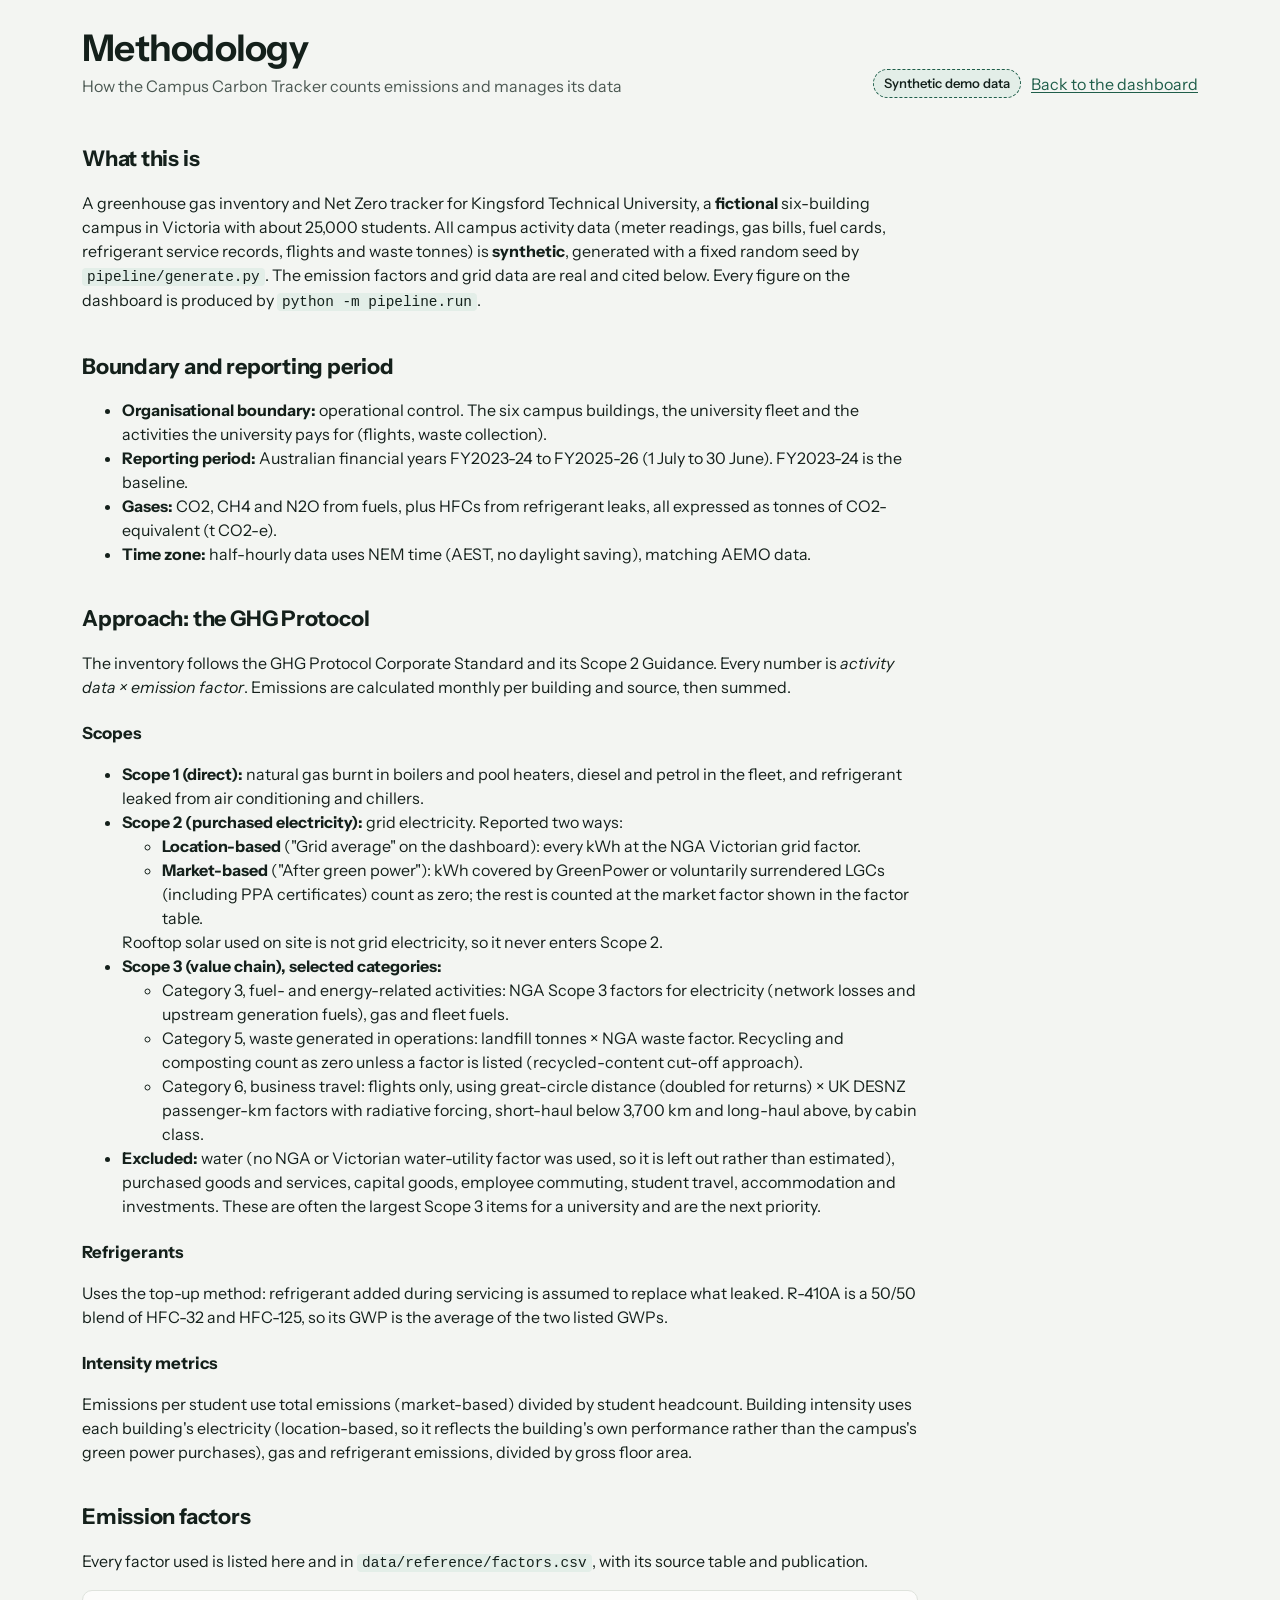
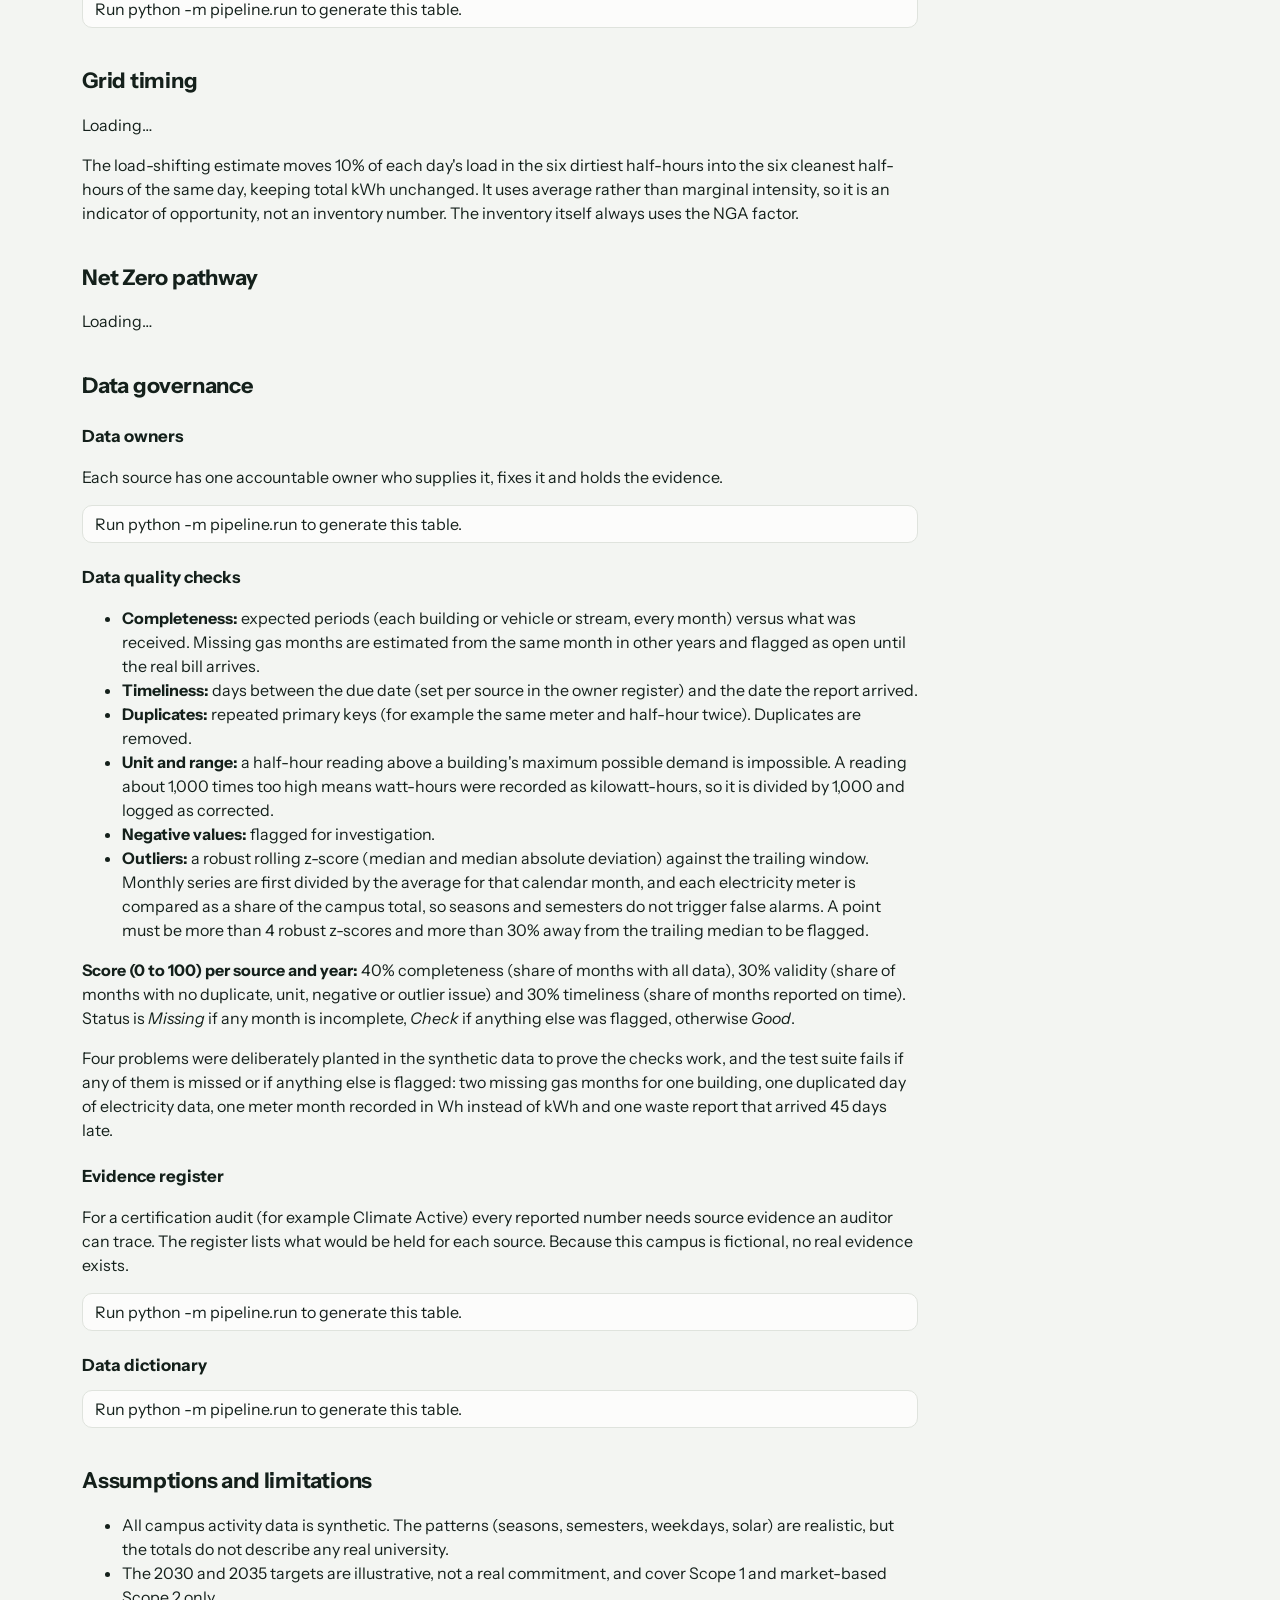
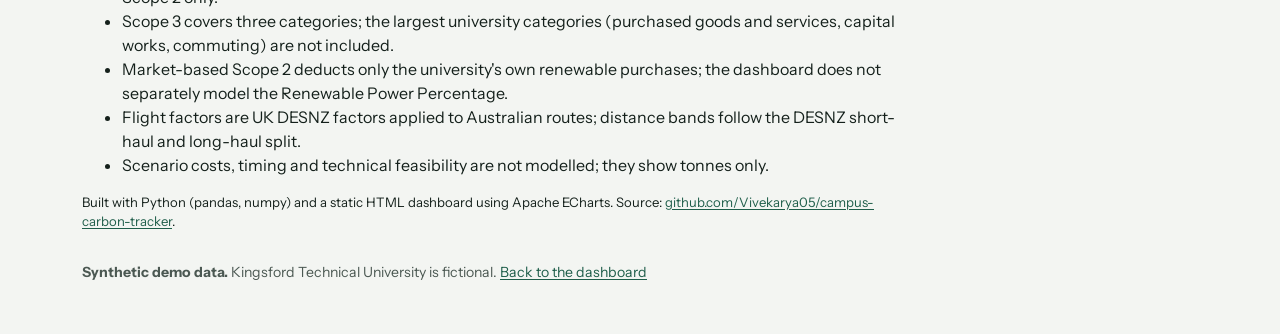
==== docs/methodology.html @ bc5634c8 "Dashboard, methodology page and governance reference tables Co-Authored-By: Claude Opus 5.5 <noreply" ====
<!doctype html>
<html lang="en-AU">
<head>
<meta charset="utf-8">
<meta name="viewport" content="width=device-width, initial-scale=1">
<title>Carbon Tracker Methodology</title>
<meta name="description" content="Boundary, GHG Protocol approach, emission factors, data governance, assumptions and limitations for the Campus Carbon Tracker.">
<link rel="preconnect" href="https://fonts.googleapis.com">
<link rel="preconnect" href="https://fonts.gstatic.com" crossorigin>
<link href="https://fonts.googleapis.com/css2?family=Instrument+Sans:wght@400;500;600;700&display=swap" rel="stylesheet">
<link rel="stylesheet" href="assets/style.css">
</head>
<body>
<div class="wrap">
  <header class="top">
    <div class="title">
      <h1>Methodology</h1>
      <p>How the Campus Carbon Tracker counts emissions and manages its data</p>
    </div>
    <div class="controls"><span class="badge">Synthetic demo data</span><a href="index.html">Back to the dashboard</a></div>
  </header>

  <main class="prose">
    <h2>What this is</h2>
    <p>A greenhouse gas inventory and Net Zero tracker for Kingsford Technical University, a <strong>fictional</strong> six-building campus in Victoria with about 25,000 students. All campus activity data (meter readings, gas bills, fuel cards, refrigerant service records, flights and waste tonnes) is <strong>synthetic</strong>, generated with a fixed random seed by <code>pipeline/generate.py</code>. The emission factors and grid data are real and cited below. Every figure on the dashboard is produced by <code>python -m pipeline.run</code>.</p>

    <h2>Boundary and reporting period</h2>
    <ul>
      <li><strong>Organisational boundary:</strong> operational control. The six campus buildings, the university fleet and the activities the university pays for (flights, waste collection).</li>
      <li><strong>Reporting period:</strong> Australian financial years FY2023-24 to FY2025-26 (1 July to 30 June). FY2023-24 is the baseline.</li>
      <li><strong>Gases:</strong> CO2, CH4 and N2O from fuels, plus HFCs from refrigerant leaks, all expressed as tonnes of CO2-equivalent (t CO2-e).</li>
      <li><strong>Time zone:</strong> half-hourly data uses NEM time (AEST, no daylight saving), matching AEMO data.</li>
    </ul>

    <h2>Approach: the GHG Protocol</h2>
    <p>The inventory follows the GHG Protocol Corporate Standard and its Scope 2 Guidance. Every number is <em>activity data × emission factor</em>. Emissions are calculated monthly per building and source, then summed.</p>
    <h3>Scopes</h3>
    <ul>
      <li><strong>Scope 1 (direct):</strong> natural gas burnt in boilers and pool heaters, diesel and petrol in the fleet, and refrigerant leaked from air conditioning and chillers.</li>
      <li><strong>Scope 2 (purchased electricity):</strong> grid electricity. Reported two ways:
        <ul>
          <li><strong>Location-based</strong> ("Grid average" on the dashboard): every kWh at the NGA Victorian grid factor.</li>
          <li><strong>Market-based</strong> ("After green power"): kWh covered by GreenPower or voluntarily surrendered LGCs (including PPA certificates) count as zero; the rest is counted at the market factor shown in the factor table.</li>
        </ul>
        Rooftop solar used on site is not grid electricity, so it never enters Scope 2.</li>
      <li><strong>Scope 3 (value chain), selected categories:</strong>
        <ul>
          <li>Category 3, fuel- and energy-related activities: NGA Scope 3 factors for electricity (network losses and upstream generation fuels), gas and fleet fuels.</li>
          <li>Category 5, waste generated in operations: landfill tonnes × NGA waste factor. Recycling and composting count as zero unless a factor is listed (recycled-content cut-off approach).</li>
          <li>Category 6, business travel: flights only, using great-circle distance (doubled for returns) × UK DESNZ passenger-km factors with radiative forcing, short-haul below 3,700 km and long-haul above, by cabin class.</li>
        </ul>
      </li>
      <li><strong>Excluded:</strong> water (no NGA or Victorian water-utility factor was used, so it is left out rather than estimated), purchased goods and services, capital goods, employee commuting, student travel, accommodation and investments. These are often the largest Scope 3 items for a university and are the next priority.</li>
    </ul>
    <h3>Refrigerants</h3>
    <p>Uses the top-up method: refrigerant added during servicing is assumed to replace what leaked. R-410A is a 50/50 blend of HFC-32 and HFC-125, so its GWP is the average of the two listed GWPs.</p>
    <h3>Intensity metrics</h3>
    <p>Emissions per student use total emissions (market-based) divided by student headcount. Building intensity uses each building's electricity (location-based, so it reflects the building's own performance rather than the campus's green power purchases), gas and refrigerant emissions, divided by gross floor area.</p>

    <h2>Emission factors</h2>
    <p>Every factor used is listed here and in <code>data/reference/factors.csv</code>, with its source table and publication.</p>
    <div class="ref-table" id="t-factors">Loading…</div>

    <h2>Grid timing</h2>
    <p id="grid-method">Loading…</p>
    <p>The load-shifting estimate moves 10% of each day's load in the six dirtiest half-hours into the six cleanest half-hours of the same day, keeping total kWh unchanged. It uses average rather than marginal intensity, so it is an indicator of opportunity, not an inventory number. The inventory itself always uses the NGA factor.</p>

    <h2>Net Zero pathway</h2>
    <p id="path-method">Loading…</p>

    <h2>Data governance</h2>
    <h3>Data owners</h3>
    <p>Each source has one accountable owner who supplies it, fixes it and holds the evidence.</p>
    <div class="ref-table" id="t-owners">Loading…</div>
    <h3>Data quality checks</h3>
    <ul>
      <li><strong>Completeness:</strong> expected periods (each building or vehicle or stream, every month) versus what was received. Missing gas months are estimated from the same month in other years and flagged as open until the real bill arrives.</li>
      <li><strong>Timeliness:</strong> days between the due date (set per source in the owner register) and the date the report arrived.</li>
      <li><strong>Duplicates:</strong> repeated primary keys (for example the same meter and half-hour twice). Duplicates are removed.</li>
      <li><strong>Unit and range:</strong> a half-hour reading above a building's maximum possible demand is impossible. A reading about 1,000 times too high means watt-hours were recorded as kilowatt-hours, so it is divided by 1,000 and logged as corrected.</li>
      <li><strong>Negative values:</strong> flagged for investigation.</li>
      <li><strong>Outliers:</strong> a robust rolling z-score (median and median absolute deviation) against the trailing window. Monthly series are first divided by the average for that calendar month, and each electricity meter is compared as a share of the campus total, so seasons and semesters do not trigger false alarms. A point must be more than 4 robust z-scores and more than 30% away from the trailing median to be flagged.</li>
    </ul>
    <p><strong>Score (0 to 100) per source and year:</strong> 40% completeness (share of months with all data), 30% validity (share of months with no duplicate, unit, negative or outlier issue) and 30% timeliness (share of months reported on time). Status is <em>Missing</em> if any month is incomplete, <em>Check</em> if anything else was flagged, otherwise <em>Good</em>.</p>
    <p>Four problems were deliberately planted in the synthetic data to prove the checks work, and the test suite fails if any of them is missed or if anything else is flagged: two missing gas months for one building, one duplicated day of electricity data, one meter month recorded in Wh instead of kWh and one waste report that arrived 45 days late.</p>
    <h3>Evidence register</h3>
    <p>For a certification audit (for example Climate Active) every reported number needs source evidence an auditor can trace. The register lists what would be held for each source. Because this campus is fictional, no real evidence exists.</p>
    <div class="ref-table" id="t-evidence">Loading…</div>
    <h3>Data dictionary</h3>
    <div class="ref-table" id="t-dict">Loading…</div>

    <h2>Assumptions and limitations</h2>
    <ul>
      <li>All campus activity data is synthetic. The patterns (seasons, semesters, weekdays, solar) are realistic, but the totals do not describe any real university.</li>
      <li>The 2030 and 2035 targets are illustrative, not a real commitment, and cover Scope 1 and market-based Scope 2 only.</li>
      <li>Scope 3 covers three categories; the largest university categories (purchased goods and services, capital works, commuting) are not included.</li>
      <li>Market-based Scope 2 deducts only the university's own renewable purchases; the dashboard does not separately model the Renewable Power Percentage.</li>
      <li>Flight factors are UK DESNZ factors applied to Australian routes; distance bands follow the DESNZ short-haul and long-haul split.</li>
      <li>Scenario costs, timing and technical feasibility are not modelled; they show tonnes only.</li>
    </ul>
    <p class="note">Built with Python (pandas, numpy) and a static HTML dashboard using Apache ECharts. Source: <a href="https://github.com/Vivekarya05/campus-carbon-tracker">github.com/Vivekarya05/campus-carbon-tracker</a>.</p>
  </main>
  <footer><p><strong>Synthetic demo data.</strong> Kingsford Technical University is fictional. <a href="index.html">Back to the dashboard</a></p></footer>
</div>
<script>
(function () {
  const esc = (s) => String(s == null ? "" : s).replace(/[&<>"']/g, (c) => ({ "&": "&amp;", "<": "&lt;", ">": "&gt;", '"': "&quot;", "'": "&#39;" }[c]));
  const table = (rows, cols) => "<table><thead><tr>" + cols.map((c) => `<th scope="col">${esc(c[1])}</th>`).join("") + "</tr></thead><tbody>" +
    rows.map((r) => "<tr>" + cols.map((c) => `<td>${esc(r[c[0]])}</td>`).join("") + "</tr>").join("") + "</tbody></table>";
  const get = (n) => fetch(`data/${n}.json`).then((r) => { if (!r.ok) throw new Error(n); return r.json(); });
  Promise.all([get("factors"), get("governance"), get("grid"), get("pathway")]).then(([f, g, grid, p]) => {
    document.getElementById("t-factors").innerHTML = table(f, [["factor_id", "Factor"], ["description", "What it is"], ["value", "Value"], ["unit", "Unit"], ["scope", "Scope"], ["source_table", "Source table"], ["source_publication", "Publication"], ["year", "Year"]]);
    document.getElementById("t-owners").innerHTML = table(g.data_owners, [["source", "Source"], ["data_owner", "Owner"], ["owner_role", "Role"], ["frequency", "Frequency"], ["due_days_after_period", "Due (days after period)"], ["evidence_required", "Evidence"]]);
    document.getElementById("t-evidence").innerHTML = table(g.evidence_register, [["evidence_id", "ID"], ["source", "Source"], ["evidence", "Evidence"], ["held_by", "Held by"], ["retention", "Retention"], ["used_for", "Used for"], ["status_fy2025_26", "Status"]]);
    document.getElementById("t-dict").innerHTML = table(g.data_dictionary, [["table", "Table"], ["column", "Column"], ["type", "Type"], ["unit", "Unit"], ["description", "Description"], ["allowed_values_or_range", "Allowed values"]]);
    document.getElementById("grid-method").textContent = grid.available
      ? `Half-hourly campus grid import for the latest year is joined to half-hourly Victorian (VIC1) grid emissions intensity. Source: ${grid.source}. nemed rebuilds regional intensity from AEMO 5-minute dispatch data and AEMO's generator emission factors (the CDEII data), so it measures emissions from generators located in Victoria per MWh they send out; it does not adjust for interconnector imports and exports. The annual average was ${grid.avg_intensity} kg CO2-e/kWh, compared with the NGA Victorian Scope 2 factor of ${grid.nga_factor}.`
      : `AEMO half-hourly data was not available, so the flat NGA Victorian Scope 2 factor (${grid.fallback_intensity} kg CO2-e/kWh) is used for every half-hour and the grid timing chart is hidden.`;
    const a = p.assumptions;
    document.getElementById("path-method").textContent =
      `Baseline: ${p.baseline.toLocaleString("en-AU")} t CO2-e (Scope 1 + market-based Scope 2, FY2023-24). Illustrative target: ${a.target_cut * 100}% below baseline by ${a.target_year} (${p.target_2030.toLocaleString("en-AU")} t) and net zero by ${a.net_zero_year}, falling in a straight line between those points. ` +
      `Scenarios start from ${a.from_fy} actuals and phase in evenly to full effect in ${a.target_year}: (1) rooftop solar expansion of ${a.solar_add_kwp.toLocaleString("en-AU")} kWp at the campus's own modelled yield of ${a.solar_yield_kwh_per_kwp.toLocaleString("en-AU")} kWh per kWp a year; ` +
      `(2) replacing ${a.electrify_share * 100}% of gas use with heat pumps at a seasonal efficiency (COP) of ${a.heat_pump_cop}, which adds electricity demand; (3) a 100% renewable PPA covering all remaining grid electricity; and all three combined. Renewable purchases stay at the latest year's level unless the PPA scenario applies.`;
  }).catch((e) => { document.querySelectorAll(".ref-table").forEach((el) => { el.textContent = "Run python -m pipeline.run to generate this table."; }); console.error(e); });
})();
</script>
</body>
</html>
---- docs/assets/style.css ----
/* Campus Carbon Tracker - shared styles. Scope colours come from a CVD-validated categorical palette
   (orange / blue / aqua, validated all-pairs in light and dark). */
:root {
  color-scheme: light;
  --page: #f3f5f2;
  --surface: #fcfcfb;
  --ink: #14201b;
  --ink-2: #4b5852;
  --muted: #7d8882;
  --hair: #dfe3dd;
  --axis: #c3c8c1;
  --accent: #1f5e4a;          /* eucalypt: UI accent (links, selected controls), never a data colour */
  --accent-wash: #e3eee8;
  --s1: #eb6834;              /* Scope 1 - direct (gas, fleet, refrigerants) */
  --s2: #2a78d6;              /* Scope 2 - purchased electricity */
  --s3: #1baf7a;              /* Scope 3 - value chain */
  --sc-solar: #eda100; --sc-heat: #e87ba4; --sc-ppa: #008300; --sc-all: #6250d6; --sc-bau: #898781;
  --neutral-bar: #6b7671;
  --good: #0ca30c; --warn: #fab219; --bad: #d03b3b;
  --good-text: #006300; --bad-text: #b12a2a;
  --seq-0: #cde2fb; --seq-1: #86b6ef; --seq-2: #3987e5; --seq-3: #1c5cab; --seq-4: #0d366b;
  --radius: 10px;
  --font: "Instrument Sans", system-ui, -apple-system, "Segoe UI", sans-serif;
}
@media (prefers-color-scheme: dark) {
  :root:where(:not([data-theme="light"])) {
    color-scheme: dark;
    --page: #0e1311; --surface: #161c19; --ink: #e8ede9; --ink-2: #b9c3bd; --muted: #87918b;
    --hair: #29302c; --axis: #3a423e; --accent: #7cc4a7; --accent-wash: #1d2d26;
    --s1: #d95926; --s2: #3987e5; --s3: #199e70;
    --sc-solar: #c98500; --sc-heat: #d55181; --sc-ppa: #2f9a2f; --sc-all: #9085e9; --sc-bau: #898781;
    --neutral-bar: #8d9893; --good-text: #3fc23f; --bad-text: #ef7a7a;
    --seq-0: #1a2a3d; --seq-1: #184f95; --seq-2: #2a78d6; --seq-3: #6da7ec; --seq-4: #cde2fb;
  }
}
:root[data-theme="dark"] {
  color-scheme: dark;
  --page: #0e1311; --surface: #161c19; --ink: #e8ede9; --ink-2: #b9c3bd; --muted: #87918b;
  --hair: #29302c; --axis: #3a423e; --accent: #7cc4a7; --accent-wash: #1d2d26;
  --s1: #d95926; --s2: #3987e5; --s3: #199e70;
  --sc-solar: #c98500; --sc-heat: #d55181; --sc-ppa: #2f9a2f; --sc-all: #9085e9; --sc-bau: #898781;
  --neutral-bar: #8d9893; --good-text: #3fc23f; --bad-text: #ef7a7a;
  --seq-0: #1a2a3d; --seq-1: #184f95; --seq-2: #2a78d6; --seq-3: #6da7ec; --seq-4: #cde2fb;
}

* { box-sizing: border-box; }
html { -webkit-text-size-adjust: 100%; }
body {
  margin: 0; background: var(--page); color: var(--ink);
  font-family: var(--font); font-size: 16px; line-height: 1.5;
}
a { color: var(--accent); text-underline-offset: 2px; }
:focus-visible { outline: 2px solid var(--accent); outline-offset: 2px; border-radius: 4px; }
.wrap { max-width: 1180px; margin: 0 auto; padding: 0 16px; }
@media (min-width: 720px) { .wrap { padding: 0 32px; } }

/* header */
.top { padding: 28px 0 8px; display: flex; flex-wrap: wrap; gap: 16px 24px; align-items: flex-end; justify-content: space-between; }
.title h1 { font-size: clamp(1.6rem, 3.2vw, 2.3rem); line-height: 1.1; margin: 0; font-weight: 650; letter-spacing: -0.02em; }
.title p { margin: 6px 0 0; color: var(--ink-2); }
.controls { display: flex; flex-wrap: wrap; gap: 10px; align-items: center; }
.badge {
  display: inline-flex; align-items: center; gap: 6px; padding: 4px 10px; border-radius: 999px;
  background: var(--accent-wash); color: var(--ink); font-size: 0.82rem; font-weight: 550;
  border: 1px dashed var(--accent);
}
.seg { display: inline-flex; background: var(--surface); border: 1px solid var(--hair); border-radius: 999px; padding: 3px; }
.seg button {
  font: inherit; font-size: 0.86rem; border: 0; background: transparent; color: var(--ink-2);
  padding: 5px 12px; border-radius: 999px; cursor: pointer; min-height: 32px;
}
.seg button[aria-pressed="true"] { background: var(--accent); color: var(--surface); font-weight: 600; }
.icon-btn {
  font: inherit; font-size: 0.86rem; border: 1px solid var(--hair); background: var(--surface); color: var(--ink-2);
  border-radius: 999px; padding: 6px 12px; cursor: pointer; min-height: 34px;
}

/* KPI strip */
.kpis { display: grid; grid-template-columns: repeat(auto-fit, minmax(190px, 1fr)); gap: 12px; margin: 20px 0 8px; }
.kpi { background: var(--surface); border: 1px solid var(--hair); border-radius: var(--radius); padding: 16px 18px 14px; }
.kpi .label { color: var(--ink-2); font-size: 0.9rem; }
.kpi .value { font-size: 2rem; font-weight: 650; letter-spacing: -0.02em; line-height: 1.15; margin-top: 4px; }
.kpi .value small { font-size: 0.95rem; font-weight: 500; color: var(--ink-2); letter-spacing: 0; margin-left: 4px; }
.kpi .sub { font-size: 0.85rem; color: var(--ink-2); margin-top: 4px; }
.kpi .up { color: var(--bad-text); } .kpi .down { color: var(--good-text); }
.kpi.lead { border-color: var(--ink); }
.kpi.lead .value { font-size: 2.4rem; }
.kpi .value small { display: inline-block; }
.meter { height: 6px; border-radius: 3px; background: var(--seq-0); margin-top: 10px; overflow: hidden; }
.meter i { display: block; height: 100%; background: var(--seq-2); border-radius: 3px; }

/* sections */
section.panel { background: var(--surface); border: 1px solid var(--hair); border-radius: var(--radius); padding: 20px 20px 16px; margin: 16px 0; }
@media (min-width: 720px) { section.panel { padding: 24px 28px 18px; } }
.panel h2 { font-size: 1.22rem; line-height: 1.3; margin: 0; font-weight: 620; letter-spacing: -0.01em; max-width: 60ch; }
.panel .dek { color: var(--ink-2); margin: 4px 0 0; font-size: 0.93rem; max-width: 72ch; }
.panel-head { display: flex; flex-wrap: wrap; gap: 12px; justify-content: space-between; align-items: flex-start; margin-bottom: 8px; }
.chart { width: 100%; height: 340px; }
.chart.tall { height: 400px; }
.split { display: grid; gap: 24px; grid-template-columns: 1fr; }
@media (min-width: 900px) { .split { grid-template-columns: 1fr 1fr; } }
.split h3 { font-size: 1rem; font-weight: 600; margin: 0; }
.legend { display: flex; flex-wrap: wrap; gap: 6px 14px; font-size: 0.86rem; color: var(--ink-2); margin: 8px 0 0; padding: 0; list-style: none; }
.legend li { display: inline-flex; align-items: center; gap: 6px; }
.sw { width: 12px; height: 12px; border-radius: 3px; display: inline-block; flex: none; }
.sw.line { height: 3px; width: 16px; border-radius: 2px; }
.chips { display: flex; flex-wrap: wrap; gap: 8px; margin: 10px 0 0; }
.chip {
  font: inherit; font-size: 0.85rem; display: inline-flex; align-items: center; gap: 8px; cursor: pointer;
  border: 1px solid var(--hair); background: var(--surface); color: var(--ink-2); border-radius: 999px; padding: 5px 12px; min-height: 34px;
}
.chip[aria-pressed="true"] { border-color: var(--ink-2); color: var(--ink); background: var(--accent-wash); }
.chip[aria-pressed="false"] .sw { opacity: 0.35; }
.finding { margin: 10px 0 0; font-size: 0.98rem; max-width: 80ch; }
.note { color: var(--muted); font-size: 0.82rem; margin: 8px 0 0; }

/* grid timing band: the one bold moment */
.grid-band { border-top: 4px solid var(--s2); }
.hour-facts { display: grid; grid-template-columns: repeat(auto-fit, minmax(160px, 1fr)); gap: 12px; margin: 14px 0 4px; }
.hour-facts div { border-left: 3px solid var(--hair); padding: 2px 0 2px 12px; }
.hour-facts b { display: block; font-size: 1.5rem; font-weight: 650; letter-spacing: -0.02em; }
.hour-facts span { color: var(--ink-2); font-size: 0.85rem; }
.scale { display: flex; align-items: center; gap: 8px; font-size: 0.8rem; margin-top: 6px; }
.scale .ramp { height: 8px; width: 160px; border-radius: 4px; background: linear-gradient(90deg, var(--seq-0), var(--seq-1), var(--seq-2), var(--seq-3), var(--seq-4)); }

/* data health table */
.table-wrap { overflow-x: auto; margin-top: 10px; }
table { border-collapse: collapse; width: 100%; font-size: 0.92rem; }
th, td { text-align: left; padding: 10px 10px; border-bottom: 1px solid var(--hair); vertical-align: top; }
th { color: var(--ink-2); font-weight: 550; font-size: 0.84rem; white-space: nowrap; }
td.num, th.num { text-align: right; font-variant-numeric: tabular-nums; }
tr.src-row { cursor: pointer; }
tr.src-row:hover td { background: var(--accent-wash); }
tr.src-row button { font: inherit; background: none; border: 0; color: var(--ink); padding: 0; cursor: pointer; text-align: left; font-weight: 550; display: inline-flex; gap: 6px; align-items: center; }
tr.src-row button::before { content: "\25B8"; color: var(--muted); font-size: 0.8em; transition: transform .15s; }
tr.src-row button[aria-expanded="true"]::before { transform: rotate(90deg); }
tr.detail td { background: var(--page); font-size: 0.88rem; }
tr.detail ul { margin: 0; padding-left: 18px; }
tr.detail li { margin: 4px 0; }
.status { display: inline-flex; align-items: center; gap: 6px; font-weight: 550; font-size: 0.85rem; white-space: nowrap; }
.status .dot { width: 10px; height: 10px; border-radius: 50%; display: inline-block; }
.status.good .dot { background: var(--good); }
.status.check .dot { background: var(--warn); }
.status.missing .dot { background: var(--bad); }
.owner { color: var(--ink-2); font-size: 0.84rem; }

footer { padding: 24px 0 48px; color: var(--ink-2); font-size: 0.88rem; }
footer p { margin: 6px 0; max-width: 90ch; }

/* methodology page */
.prose { max-width: 76ch; }
.prose h2 { font-size: 1.35rem; margin: 36px 0 8px; letter-spacing: -0.01em; }
.prose h3 { font-size: 1.05rem; margin: 22px 0 6px; }
.prose p, .prose li { color: var(--ink); }
.prose code { font-size: 0.9em; background: var(--accent-wash); padding: 1px 5px; border-radius: 4px; }
.ref-table { background: var(--surface); border: 1px solid var(--hair); border-radius: var(--radius); padding: 6px 12px; margin: 12px 0; overflow-x: auto; }
.ref-table table { font-size: 0.86rem; }

@media (prefers-reduced-motion: reduce) { * { transition: none !important; animation: none !important; } }
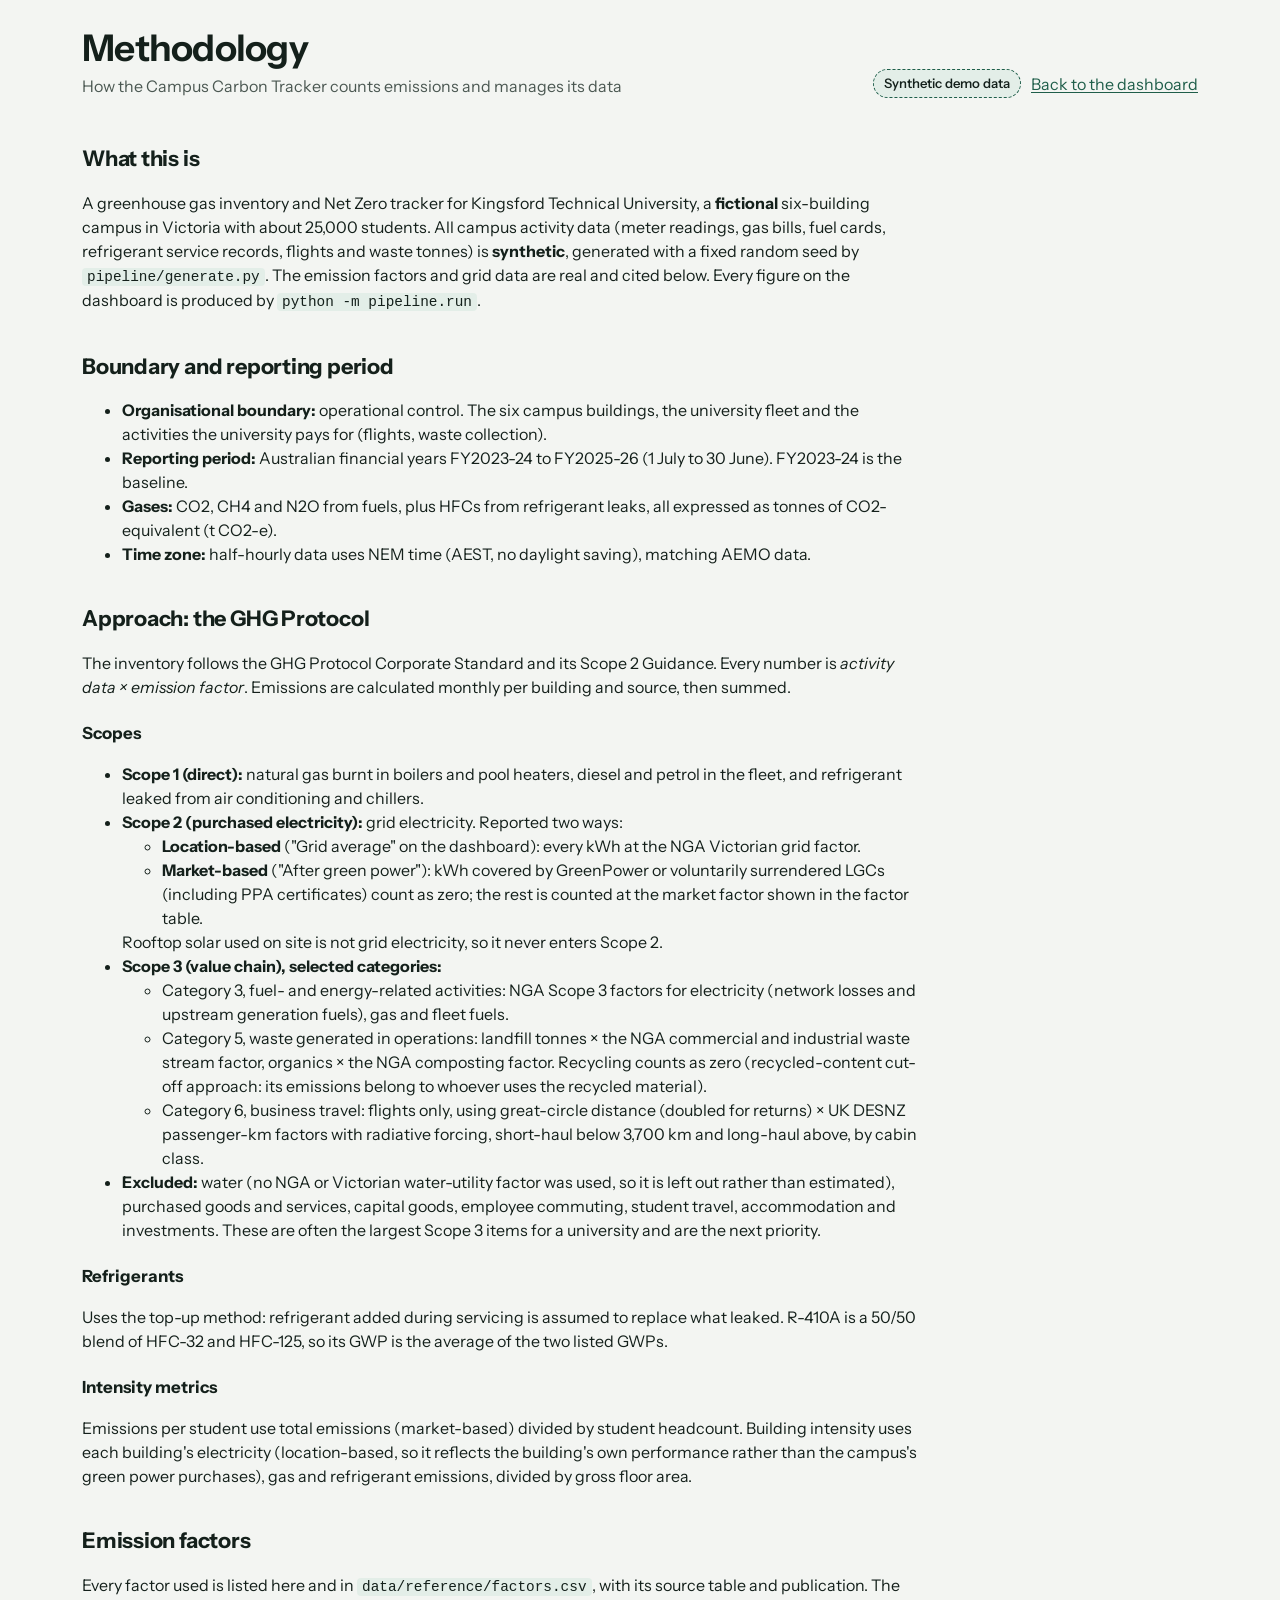
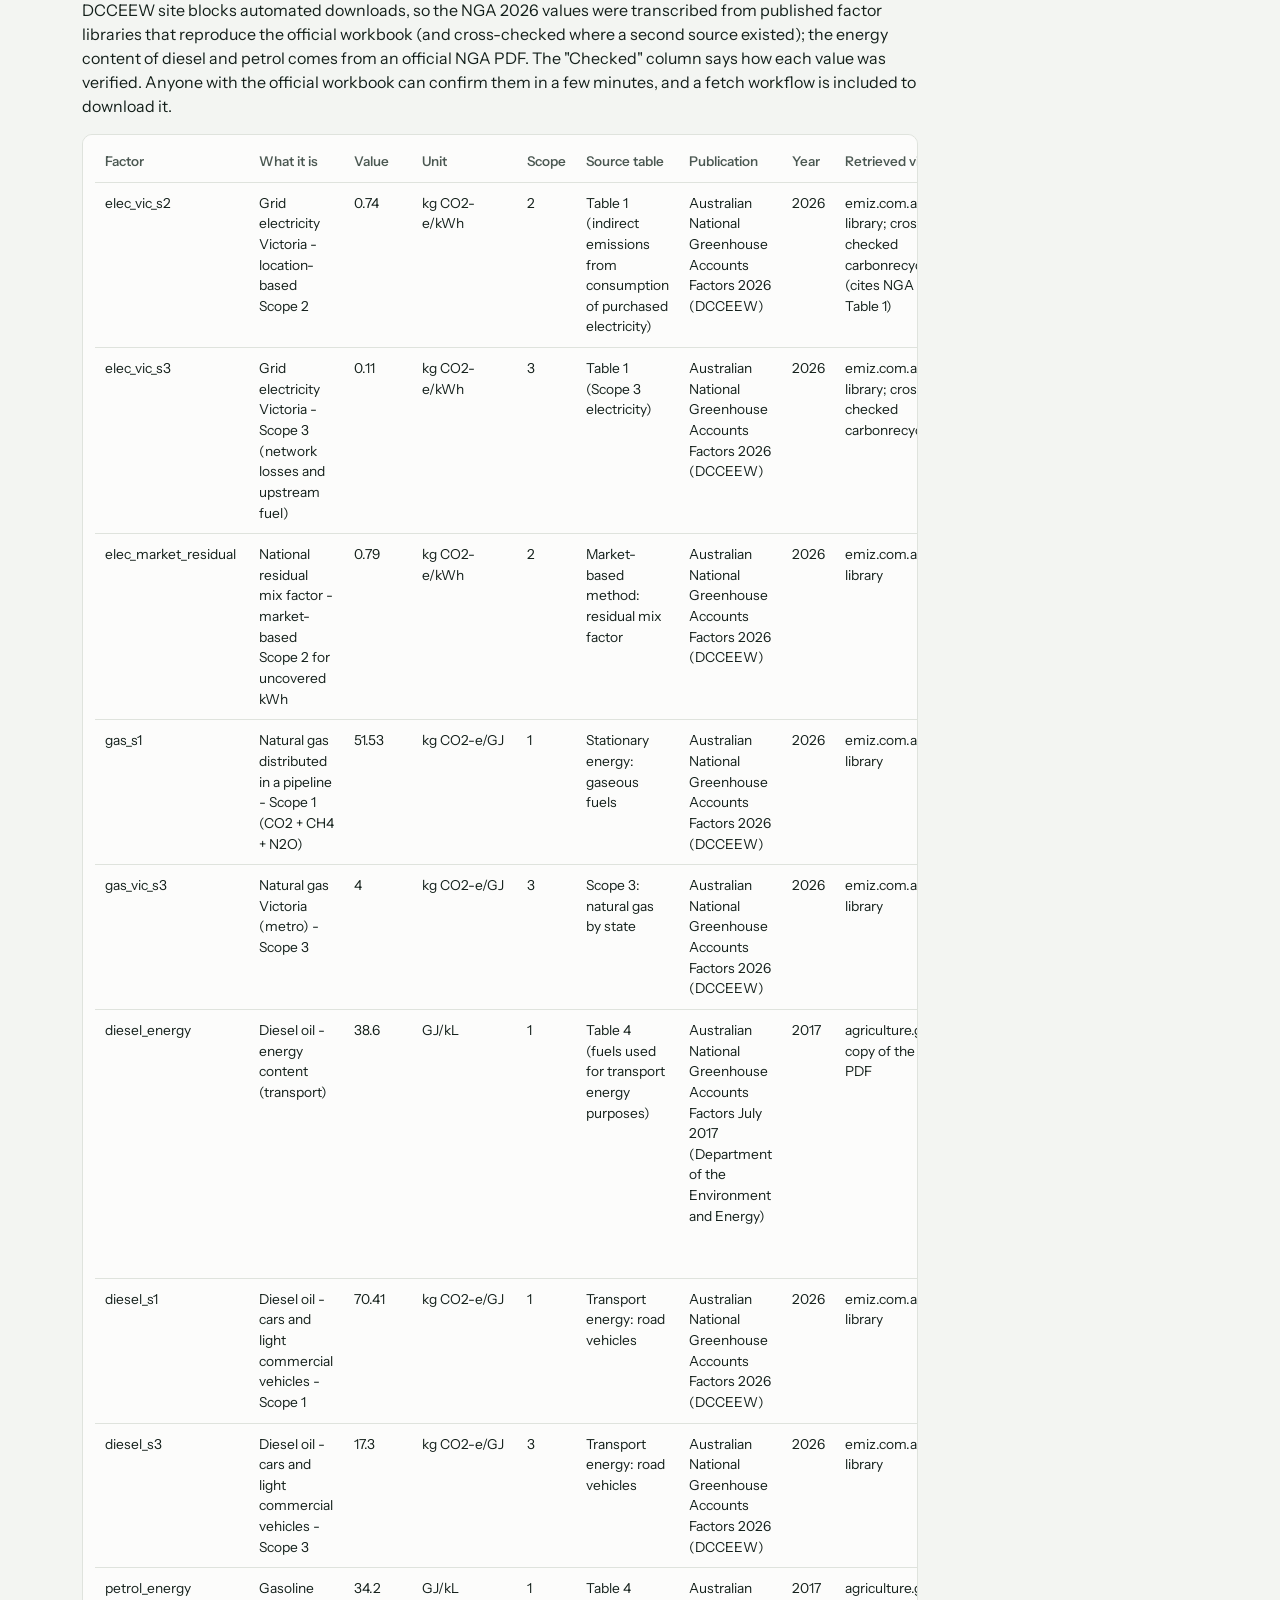
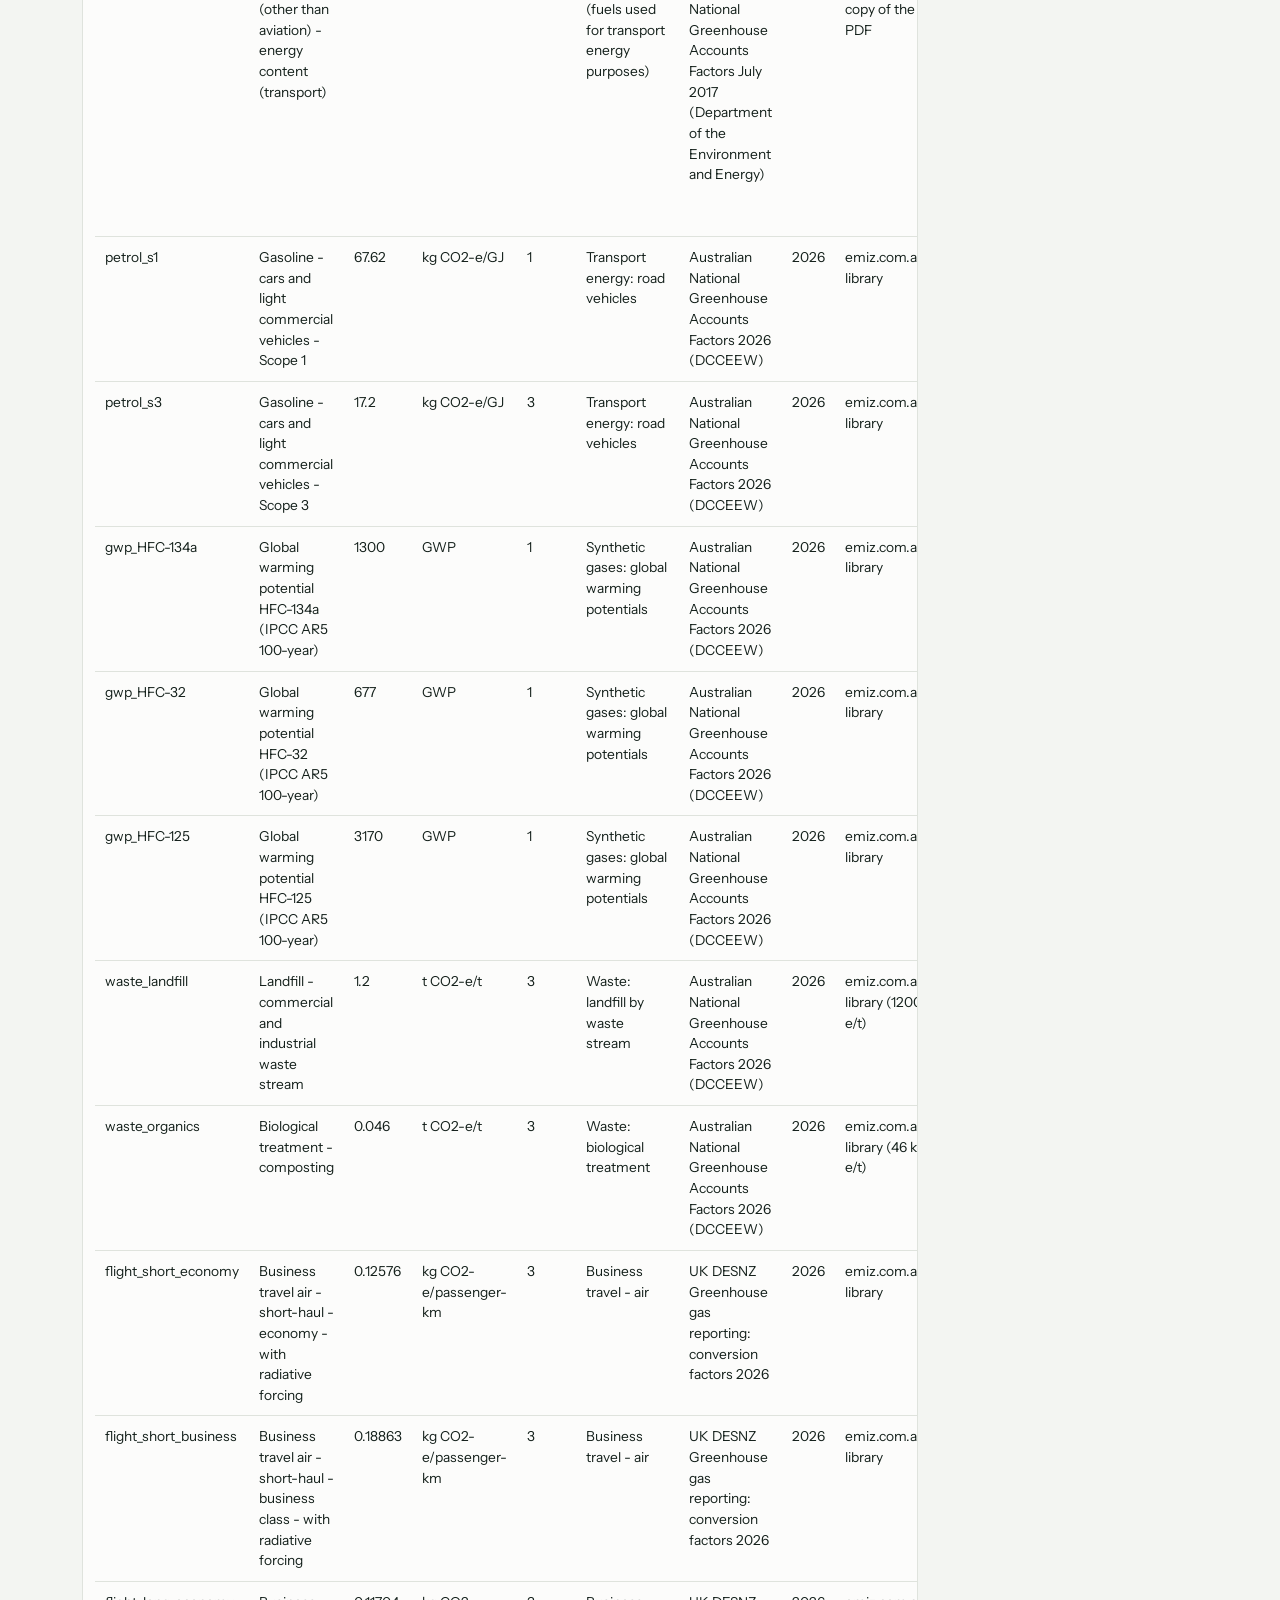
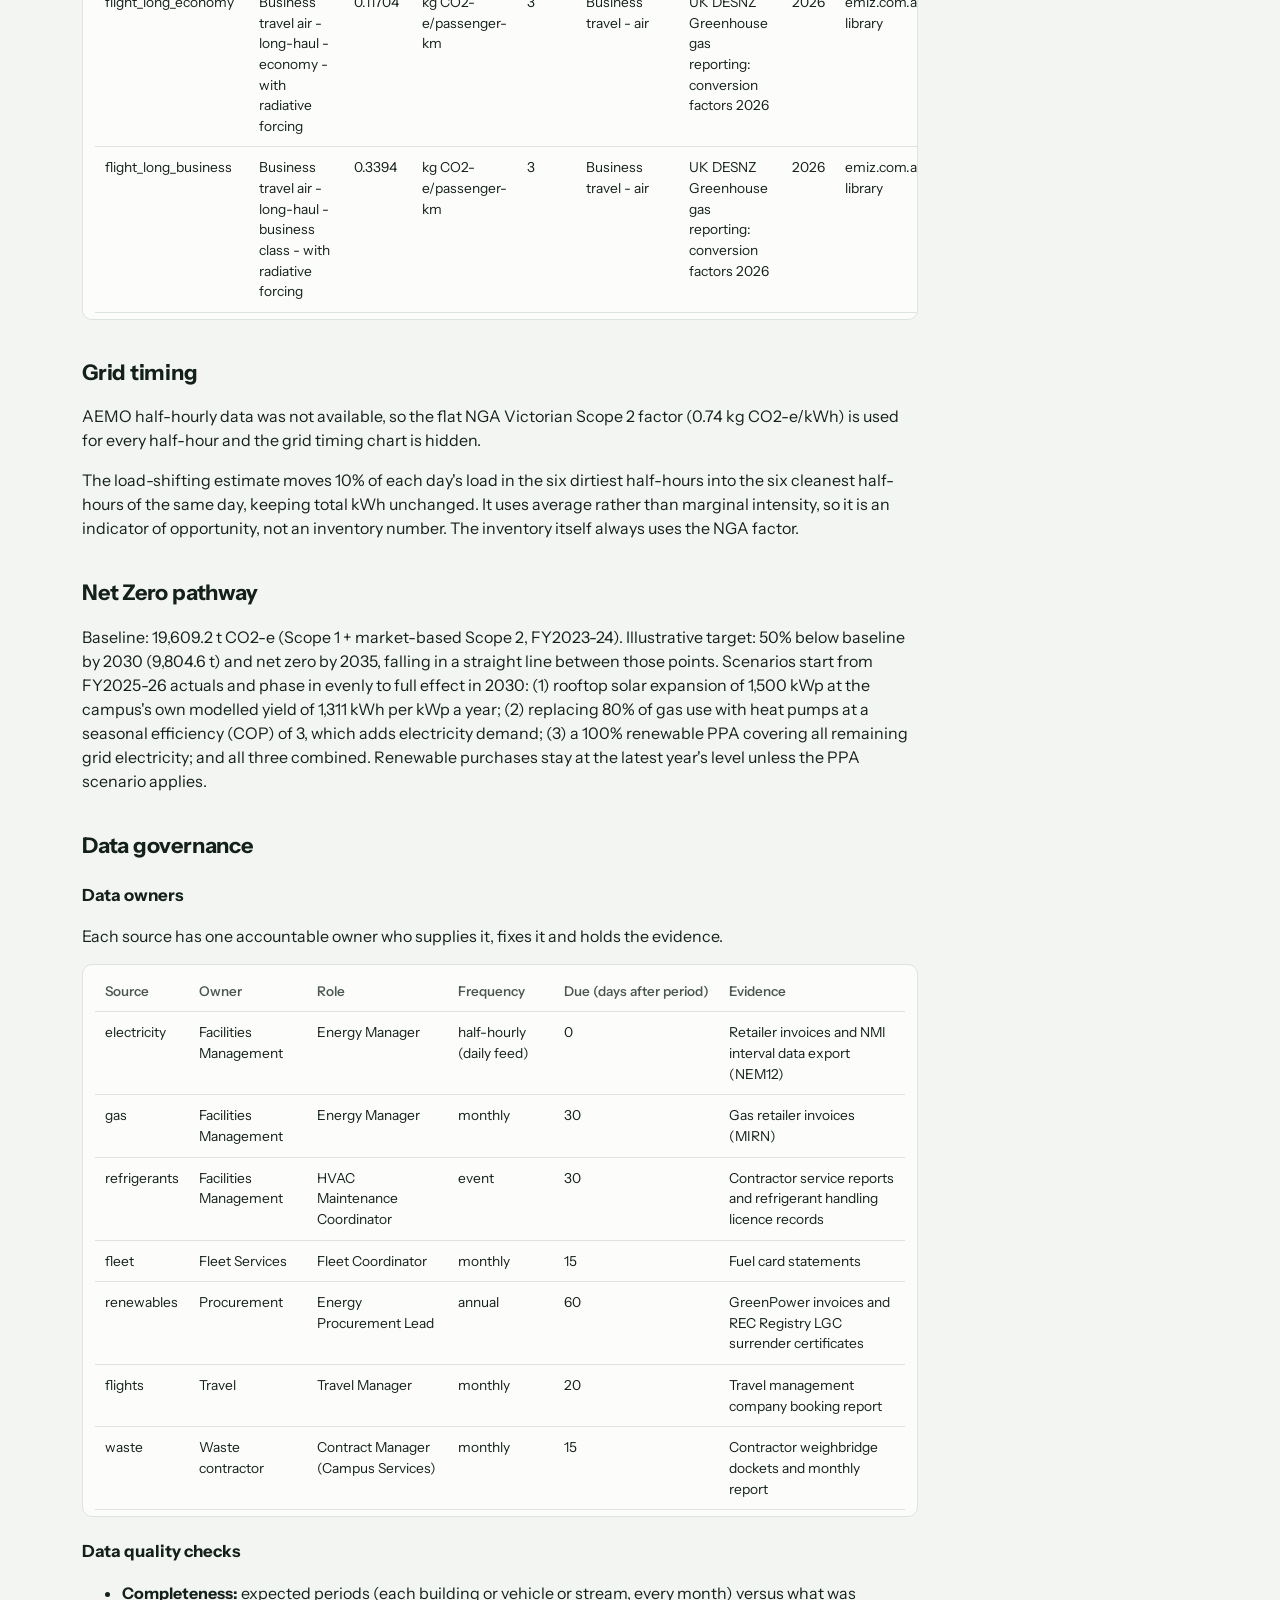
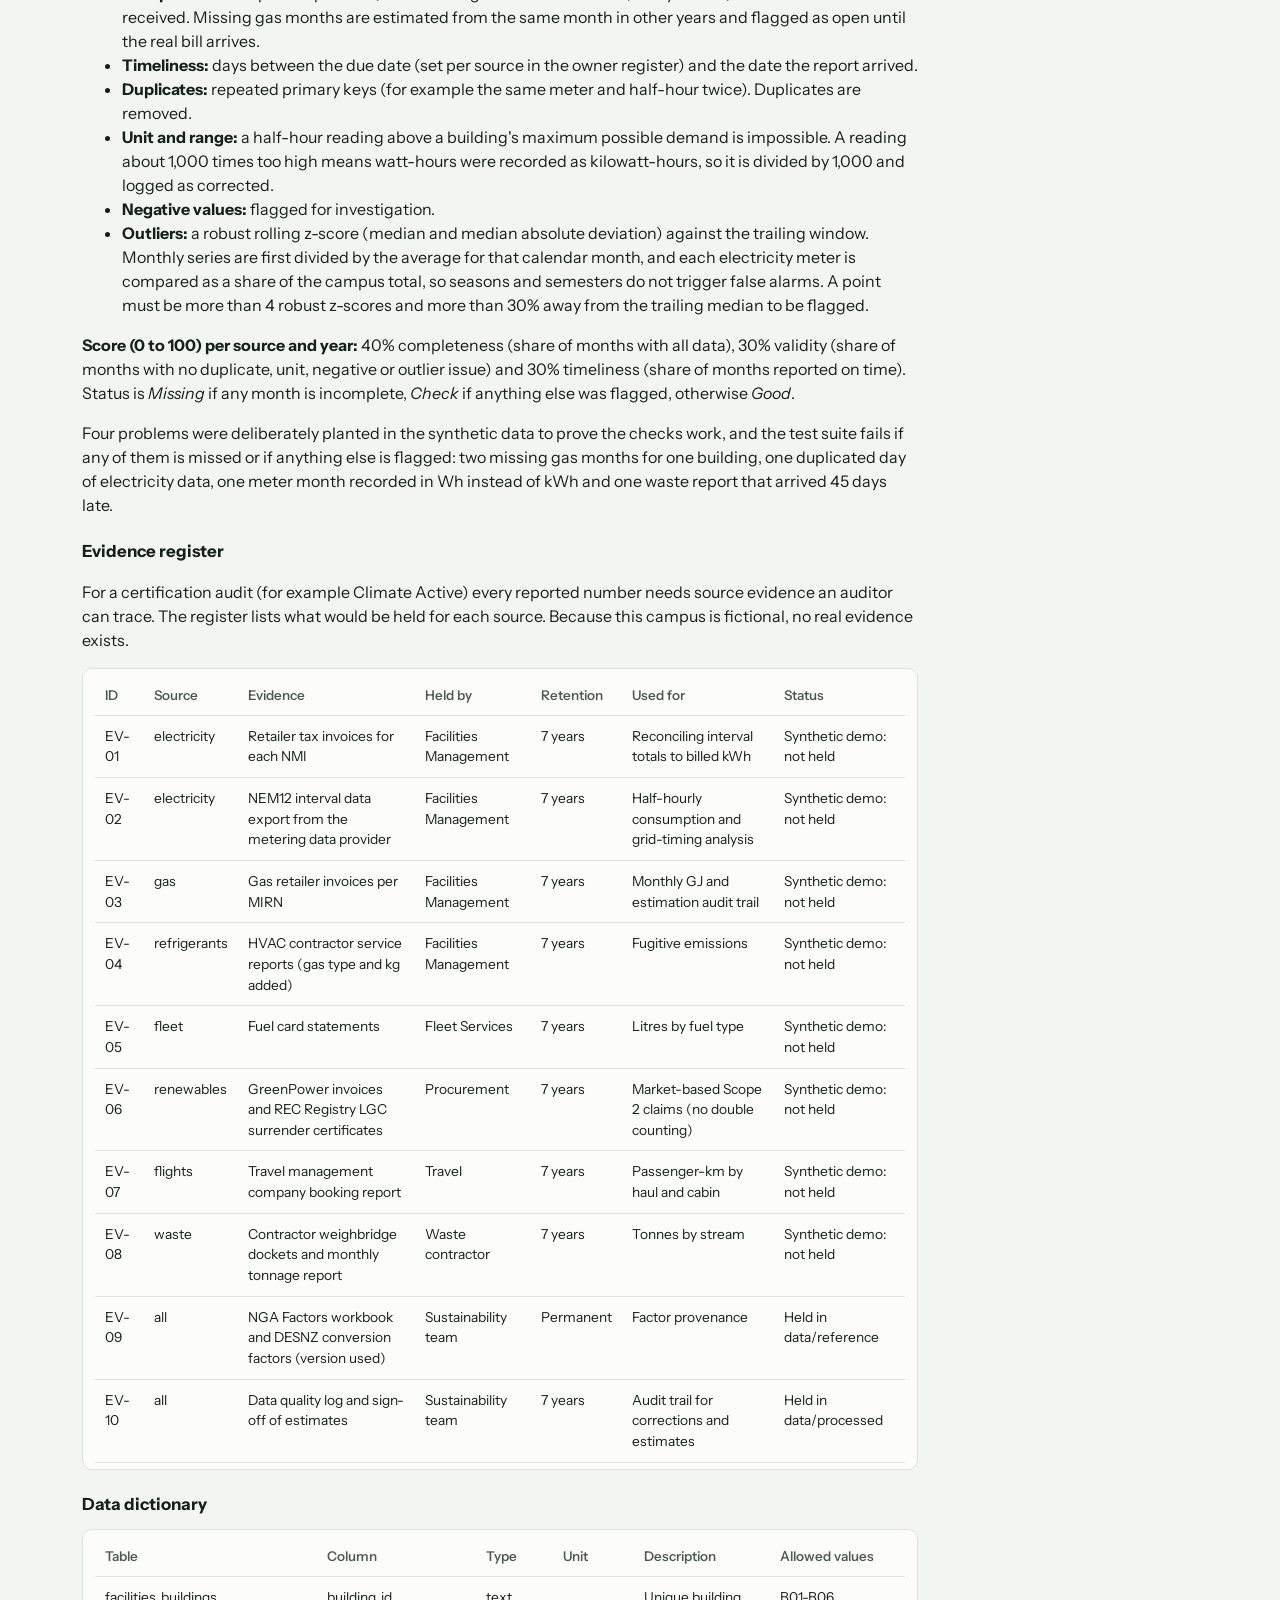
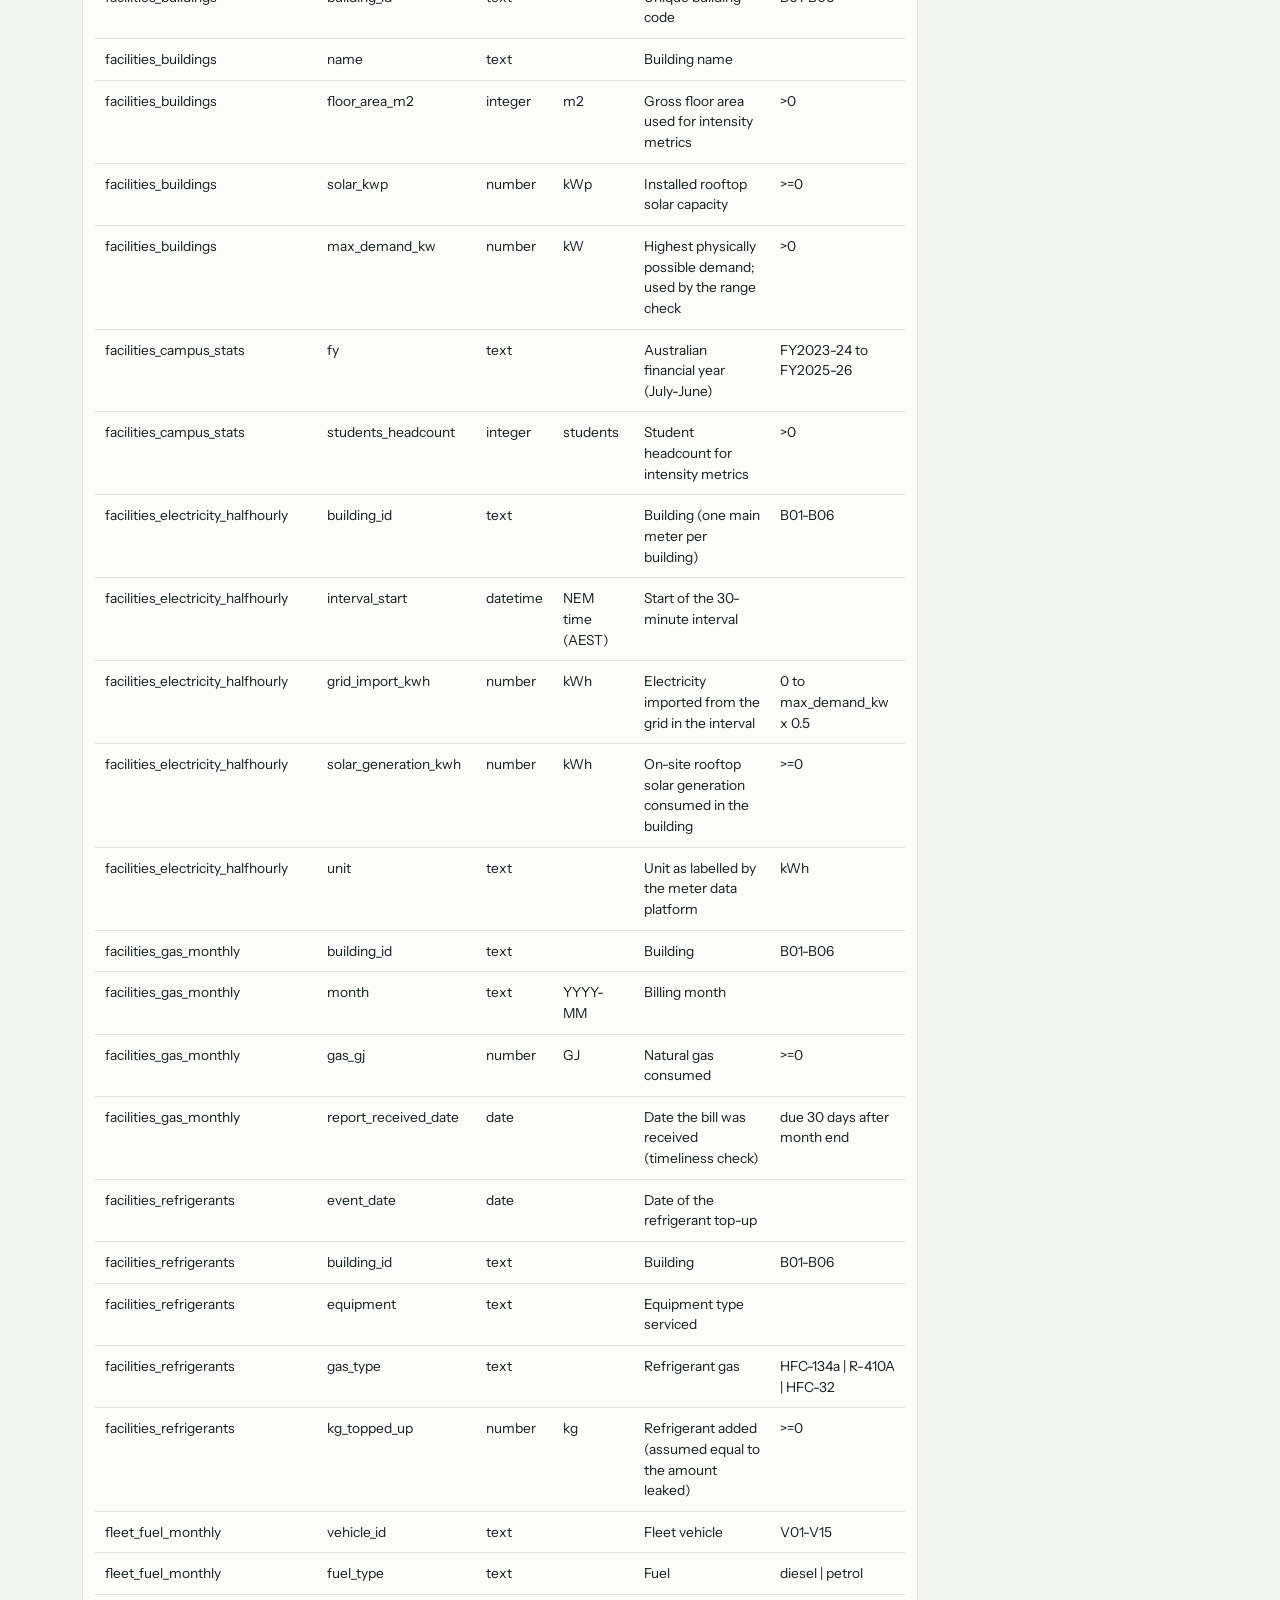
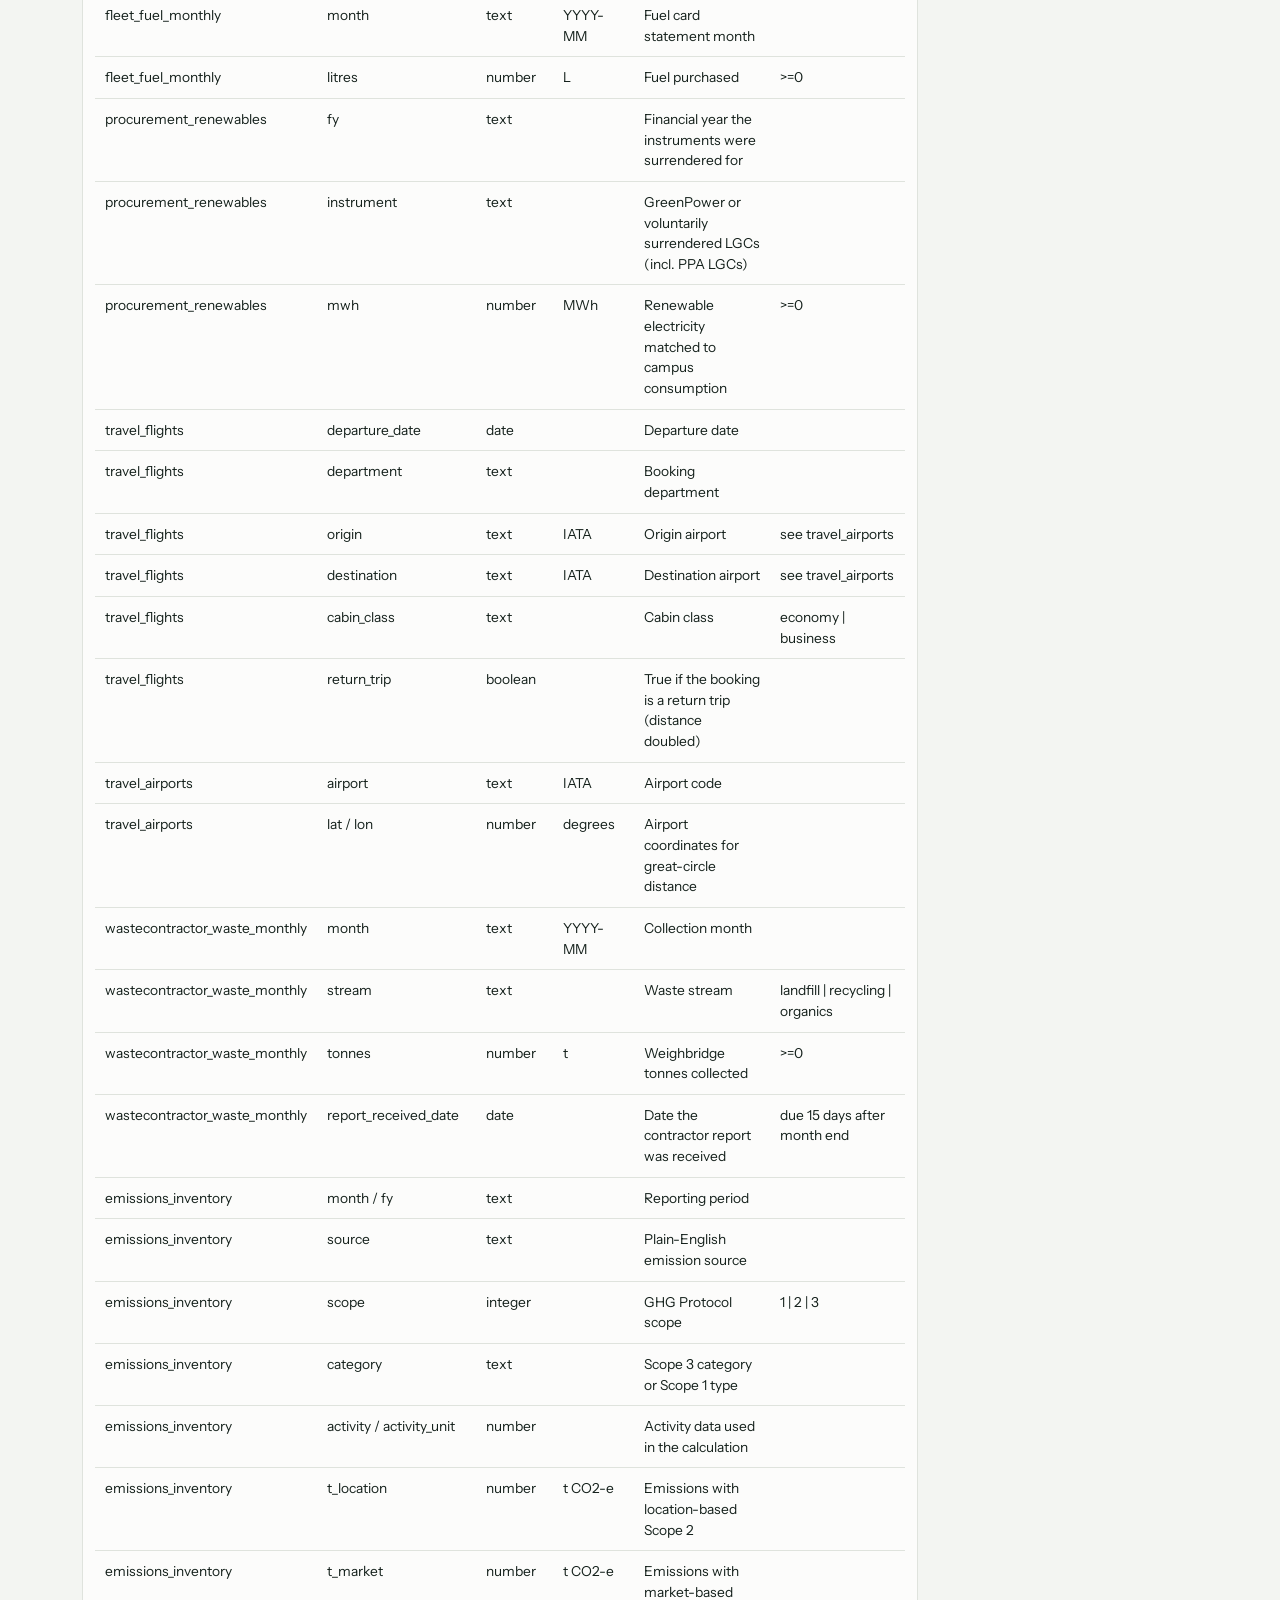
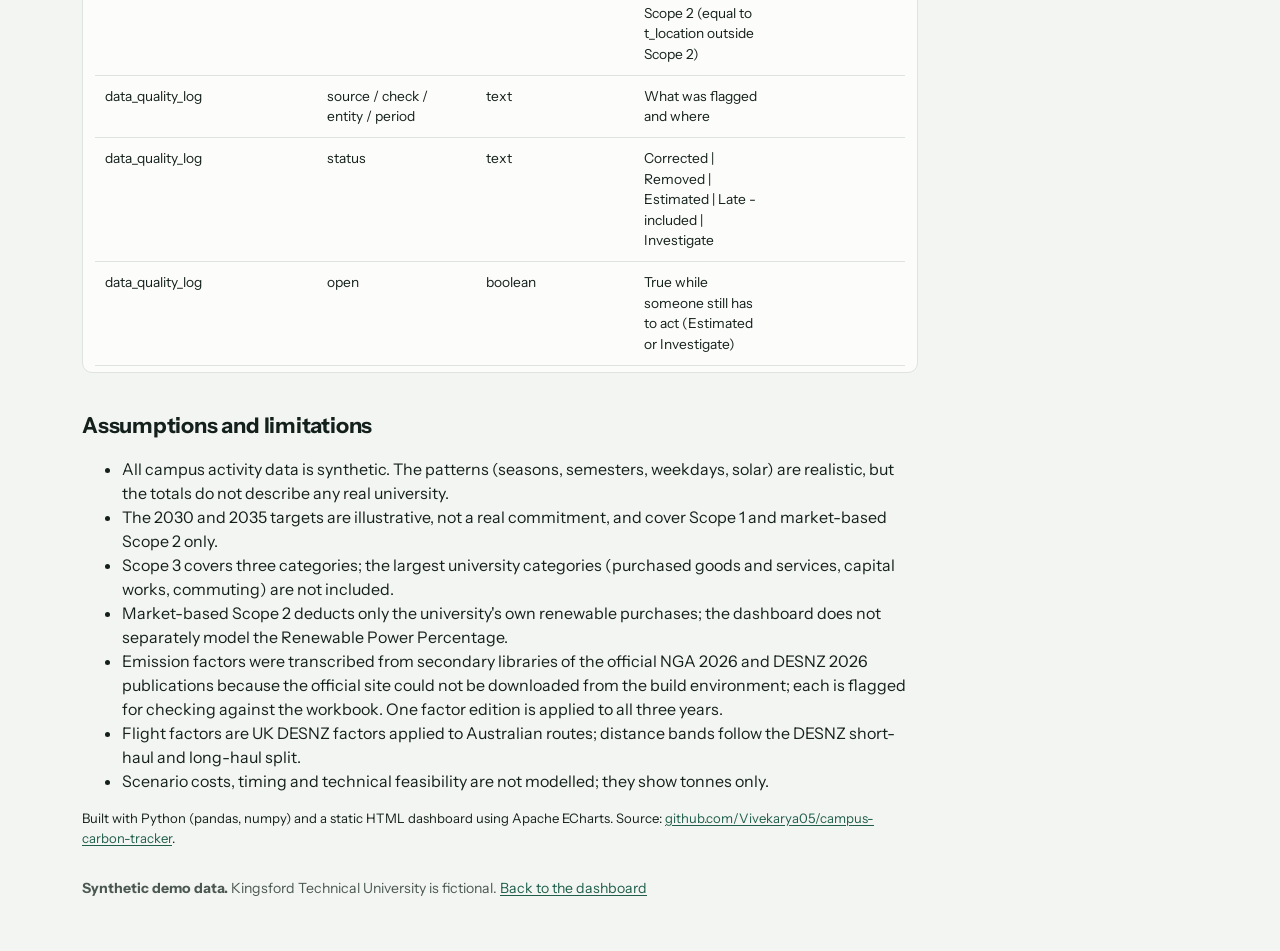
==== commit 88837829: "Use transcribed NGA 2026 / DESNZ 2026 factors, flat-factor grid fallback, README Co-Authored-By: Cla" ====
--- a/docs/methodology.html
+++ b/docs/methodology.html
@@ -46,7 +46,7 @@
       <li><strong>Scope 3 (value chain), selected categories:</strong>
         <ul>
           <li>Category 3, fuel- and energy-related activities: NGA Scope 3 factors for electricity (network losses and upstream generation fuels), gas and fleet fuels.</li>
-          <li>Category 5, waste generated in operations: landfill tonnes × NGA waste factor. Recycling and composting count as zero unless a factor is listed (recycled-content cut-off approach).</li>
+          <li>Category 5, waste generated in operations: landfill tonnes × the NGA commercial and industrial waste stream factor, organics × the NGA composting factor. Recycling counts as zero (recycled-content cut-off approach: its emissions belong to whoever uses the recycled material).</li>
           <li>Category 6, business travel: flights only, using great-circle distance (doubled for returns) × UK DESNZ passenger-km factors with radiative forcing, short-haul below 3,700 km and long-haul above, by cabin class.</li>
         </ul>
       </li>
@@ -58,7 +58,7 @@
     <p>Emissions per student use total emissions (market-based) divided by student headcount. Building intensity uses each building's electricity (location-based, so it reflects the building's own performance rather than the campus's green power purchases), gas and refrigerant emissions, divided by gross floor area.</p>
 
     <h2>Emission factors</h2>
-    <p>Every factor used is listed here and in <code>data/reference/factors.csv</code>, with its source table and publication.</p>
+    <p>Every factor used is listed here and in <code>data/reference/factors.csv</code>, with its source table and publication. The DCCEEW site blocks automated downloads, so the NGA 2026 values were transcribed from published factor libraries that reproduce the official workbook (and cross-checked where a second source existed); the energy content of diesel and petrol comes from an official NGA PDF. The "Checked" column says how each value was verified. Anyone with the official workbook can confirm them in a few minutes, and a fetch workflow is included to download it.</p>
     <div class="ref-table" id="t-factors">Loading…</div>
 
     <h2>Grid timing</h2>
@@ -95,6 +95,7 @@
       <li>The 2030 and 2035 targets are illustrative, not a real commitment, and cover Scope 1 and market-based Scope 2 only.</li>
       <li>Scope 3 covers three categories; the largest university categories (purchased goods and services, capital works, commuting) are not included.</li>
       <li>Market-based Scope 2 deducts only the university's own renewable purchases; the dashboard does not separately model the Renewable Power Percentage.</li>
+      <li>Emission factors were transcribed from secondary libraries of the official NGA 2026 and DESNZ 2026 publications because the official site could not be downloaded from the build environment; each is flagged for checking against the workbook. One factor edition is applied to all three years.</li>
       <li>Flight factors are UK DESNZ factors applied to Australian routes; distance bands follow the DESNZ short-haul and long-haul split.</li>
       <li>Scenario costs, timing and technical feasibility are not modelled; they show tonnes only.</li>
     </ul>
@@ -109,7 +110,7 @@
     rows.map((r) => "<tr>" + cols.map((c) => `<td>${esc(r[c[0]])}</td>`).join("") + "</tr>").join("") + "</tbody></table>";
   const get = (n) => fetch(`data/${n}.json`).then((r) => { if (!r.ok) throw new Error(n); return r.json(); });
   Promise.all([get("factors"), get("governance"), get("grid"), get("pathway")]).then(([f, g, grid, p]) => {
-    document.getElementById("t-factors").innerHTML = table(f, [["factor_id", "Factor"], ["description", "What it is"], ["value", "Value"], ["unit", "Unit"], ["scope", "Scope"], ["source_table", "Source table"], ["source_publication", "Publication"], ["year", "Year"]]);
+    document.getElementById("t-factors").innerHTML = table(f, [["factor_id", "Factor"], ["description", "What it is"], ["value", "Value"], ["unit", "Unit"], ["scope", "Scope"], ["source_table", "Source table"], ["source_publication", "Publication"], ["year", "Year"], ["retrieved_via", "Retrieved via"], ["verification", "Checked"]]);
     document.getElementById("t-owners").innerHTML = table(g.data_owners, [["source", "Source"], ["data_owner", "Owner"], ["owner_role", "Role"], ["frequency", "Frequency"], ["due_days_after_period", "Due (days after period)"], ["evidence_required", "Evidence"]]);
     document.getElementById("t-evidence").innerHTML = table(g.evidence_register, [["evidence_id", "ID"], ["source", "Source"], ["evidence", "Evidence"], ["held_by", "Held by"], ["retention", "Retention"], ["used_for", "Used for"], ["status_fy2025_26", "Status"]]);
     document.getElementById("t-dict").innerHTML = table(g.data_dictionary, [["table", "Table"], ["column", "Column"], ["type", "Type"], ["unit", "Unit"], ["description", "Description"], ["allowed_values_or_range", "Allowed values"]]);
